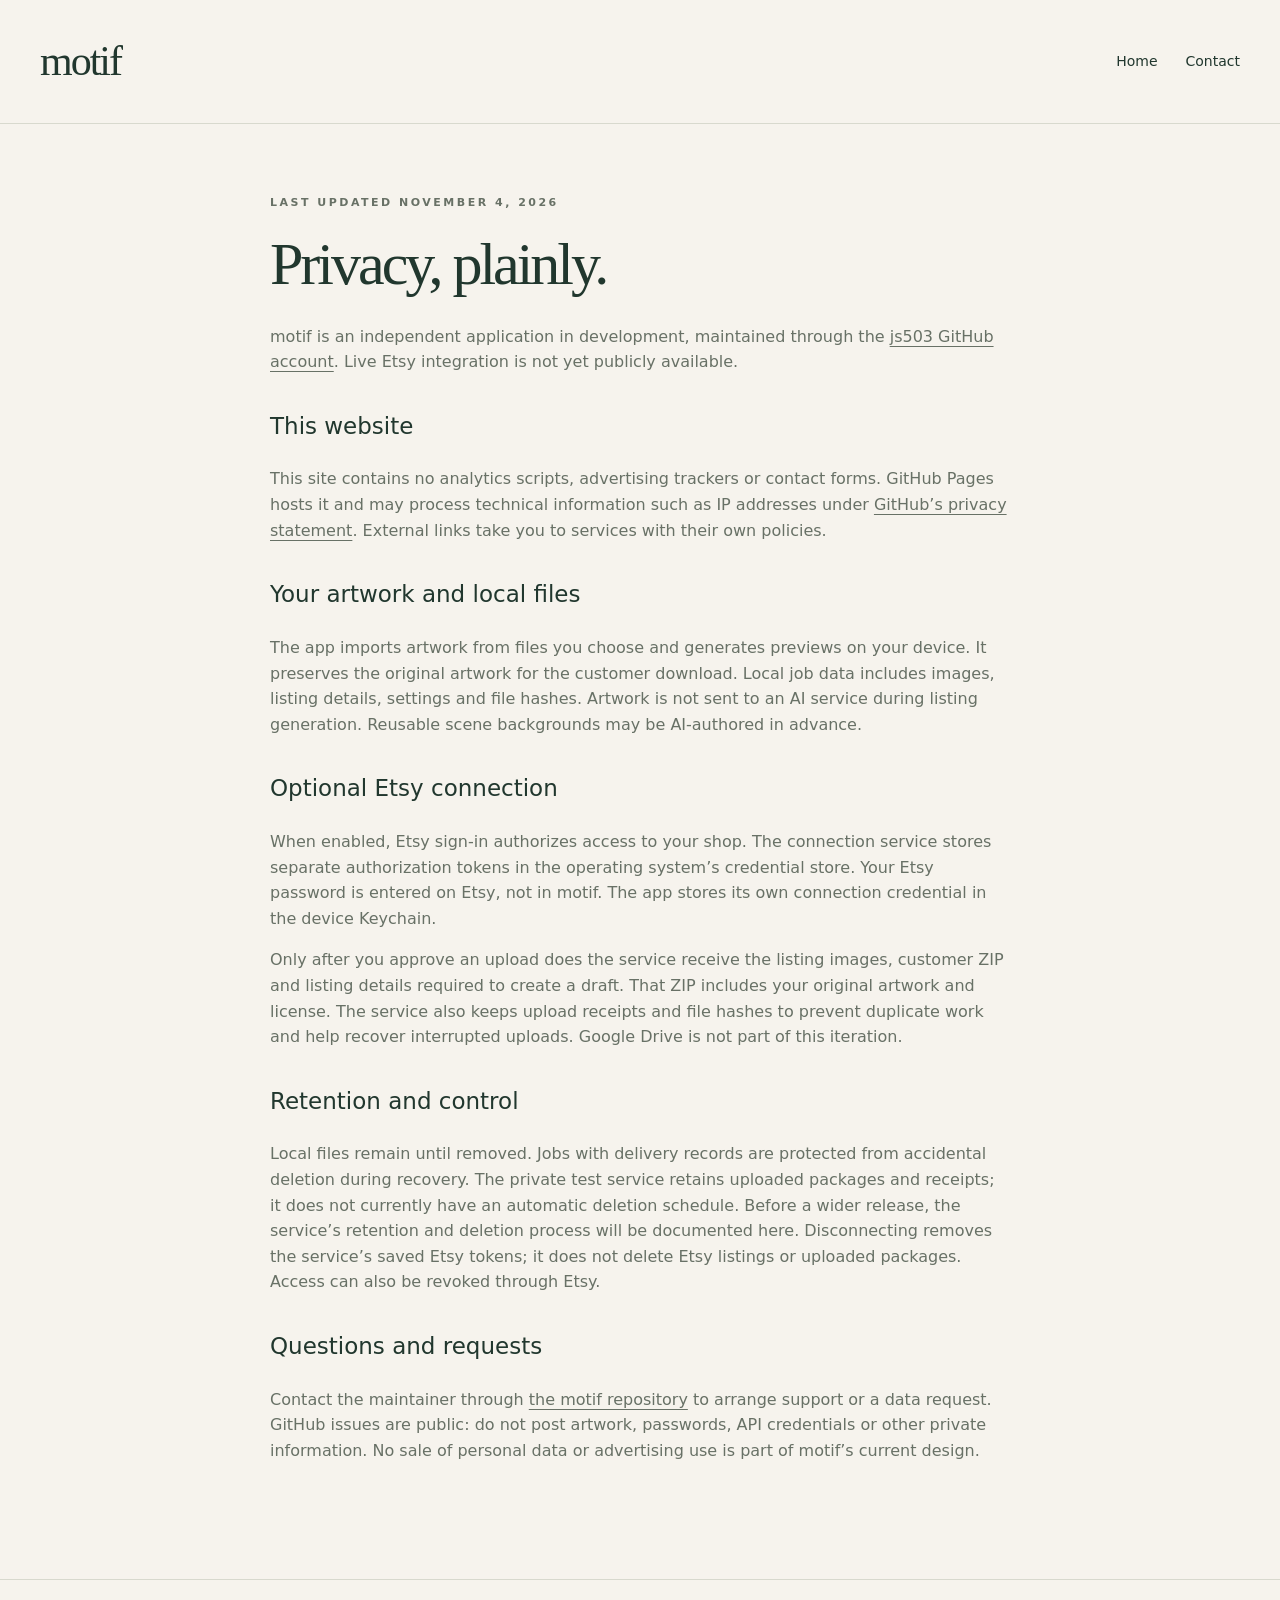
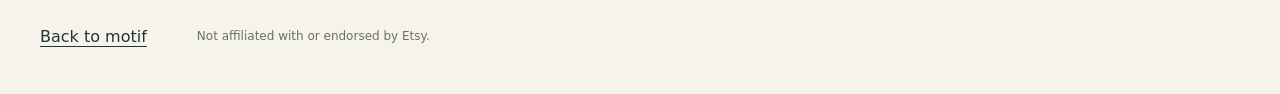
==== privacy.html @ 360e9a6a "Add motif public landing page and privacy notice" ====
<!doctype html><html lang="en"><head><meta charset="utf-8"><meta name="viewport" content="width=device-width,initial-scale=1"><title>Privacy — motif</title><link rel="stylesheet" href="styles.css"></head><body><header><a class="wordmark" href="./">motif</a><nav><a href="./">Home</a><a href="https://github.com/js503/motif/issues">Contact</a></nav></header><main class="prose"><p class="eyebrow">Last updated November 4, 2026</p><h1>Privacy, plainly.</h1><p>motif is an independent application in development, maintained through the <a href="https://github.com/js503">js503 GitHub account</a>. Live Etsy integration is not yet publicly available.</p><h2>This website</h2><p>This site contains no analytics scripts, advertising trackers or contact forms. GitHub Pages hosts it and may process technical information such as IP addresses under <a href="https://docs.github.com/en/site-policy/privacy-policies/github-general-privacy-statement">GitHub’s privacy statement</a>. External links take you to services with their own policies.</p><h2>Your artwork and local files</h2><p>The app imports artwork from files you choose and generates previews on your device. It preserves the original artwork for the customer download. Local job data includes images, listing details, settings and file hashes. Artwork is not sent to an AI service during listing generation. Reusable scene backgrounds may be AI-authored in advance.</p><h2>Optional Etsy connection</h2><p>When enabled, Etsy sign-in authorizes access to your shop. The connection service stores separate authorization tokens in the operating system’s credential store. Your Etsy password is entered on Etsy, not in motif. The app stores its own connection credential in the device Keychain.</p><p>Only after you approve an upload does the service receive the listing images, customer ZIP and listing details required to create a draft. That ZIP includes your original artwork and license. The service also keeps upload receipts and file hashes to prevent duplicate work and help recover interrupted uploads. Google Drive is not part of this iteration.</p><h2>Retention and control</h2><p>Local files remain until removed. Jobs with delivery records are protected from accidental deletion during recovery. The private test service retains uploaded packages and receipts; it does not currently have an automatic deletion schedule. Before a wider release, the service’s retention and deletion process will be documented here. Disconnecting removes the service’s saved Etsy tokens; it does not delete Etsy listings or uploaded packages. Access can also be revoked through Etsy.</p><h2>Questions and requests</h2><p>Contact the maintainer through <a href="https://github.com/js503/motif/issues">the motif repository</a> to arrange support or a data request. GitHub issues are public: do not post artwork, passwords, API credentials or other private information. No sale of personal data or advertising use is part of motif’s current design.</p></main><footer><a href="./">Back to motif</a><p>Not affiliated with or endorsed by Etsy.</p></footer></body></html>
---- styles.css ----
:root{color-scheme:light;--paper:#f6f3ed;--ink:#21372e;--muted:#687166;--line:#d8d9ce;--accent:#b99157}*{box-sizing:border-box}html{scroll-behavior:smooth}body{margin:0;background:var(--paper);color:var(--ink);font-family:system-ui,-apple-system,BlinkMacSystemFont,"Segoe UI",sans-serif;line-height:1.6}a{color:inherit;text-underline-offset:4px}a:focus-visible{outline:3px solid var(--accent);outline-offset:5px}header,main,footer{max-width:1320px;margin:auto}header{padding:28px 40px;display:flex;justify-content:space-between;align-items:center;border-bottom:1px solid var(--line)}.wordmark{font-family:Georgia,serif;font-size:42px;letter-spacing:-2px;text-decoration:none}.wordmark span{font:12px system-ui;vertical-align:top}nav{display:flex;gap:28px;font-size:14px}nav a{text-decoration:none}.hero{display:grid;grid-template-columns:1fr 1fr;gap:60px;align-items:center;padding:76px 40px 88px}.eyebrow{text-transform:uppercase;font-size:11px;letter-spacing:2.5px;font-weight:650;margin:0 0 22px}h1,h2{font-family:Georgia,serif;font-weight:400;letter-spacing:-3px;line-height:1.03;margin:0 0 28px}h1{font-size:clamp(56px,6.5vw,88px)}h2{font-size:clamp(40px,4vw,58px)}.intro{font-size:18px;max-width:450px;color:var(--muted)}.status{font-size:12px;margin:28px 0;display:flex;gap:8px;align-items:center}.status span{width:7px;height:7px;background:var(--accent);border-radius:50%;flex-shrink:0}.button{display:inline-flex;gap:38px;padding:14px 20px;background:var(--ink);color:var(--paper);text-decoration:none;font-size:14px}figure{margin:0}figure img{display:block;width:100%;height:auto;aspect-ratio:1;object-fit:cover;border-radius:2px}figcaption{font-size:11px;color:var(--muted);padding-top:12px}.workflow{padding:76px 40px;border-top:1px solid var(--line)}.steps{display:grid;grid-template-columns:repeat(4,1fr);gap:35px;margin-top:55px}.steps article{border-top:1px solid var(--line);padding-top:20px}.steps span{font-size:12px;color:var(--muted)}h3{font-weight:550;font-size:18px;margin:18px 0 12px}.steps p,.principles p{font-size:15px;color:var(--muted)}.principles{display:grid;grid-template-columns:1fr 1fr;gap:60px;padding:76px 40px;border-top:1px solid var(--line)}.principles .note{font-size:12px;padding-top:20px;border-top:1px solid var(--line)}footer{border-top:1px solid var(--line);padding:35px 40px;display:flex;align-items:center;gap:50px}footer p{font-size:12px;color:var(--muted);flex:1}footer div{display:flex;gap:20px;font-size:12px}.prose{max-width:820px;padding:70px 40px 100px}.prose h1{font-size:60px}.prose h2{font-family:inherit;letter-spacing:0;font-size:23px;margin-top:40px}.prose p,.prose li{color:var(--muted)}@media(max-width:760px){header{padding:18px 24px}nav{gap:16px;font-size:12px}.wordmark{font-size:36px}.hero{grid-template-columns:1fr;gap:38px;padding:48px 24px}.intro{font-size:17px}.workflow,.principles{padding:48px 24px}.steps{grid-template-columns:1fr 1fr;gap:24px}.principles{grid-template-columns:1fr;gap:10px}footer{padding:28px 24px;flex-wrap:wrap;gap:20px}footer div{width:100%}.prose{padding:48px 24px}h1,h2{letter-spacing:-2px}}@media(prefers-reduced-motion:reduce){html{scroll-behavior:auto}}
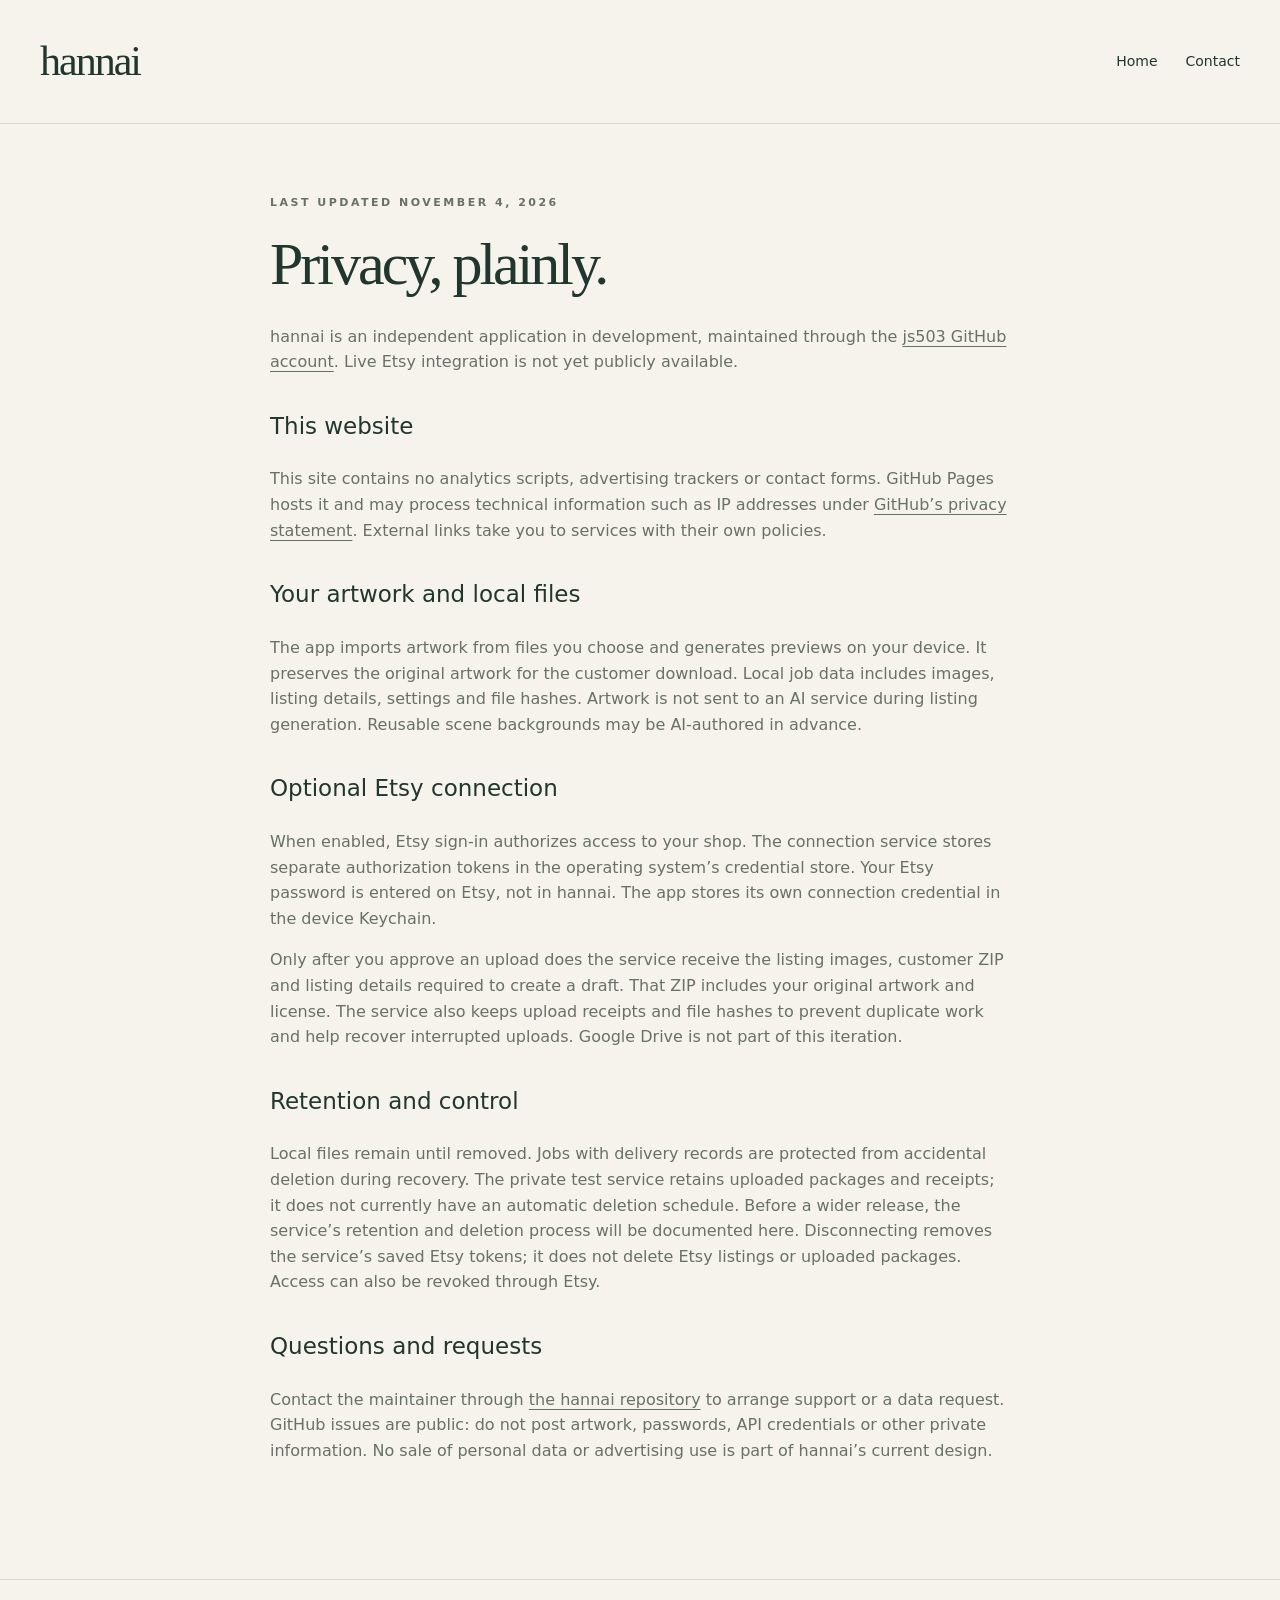
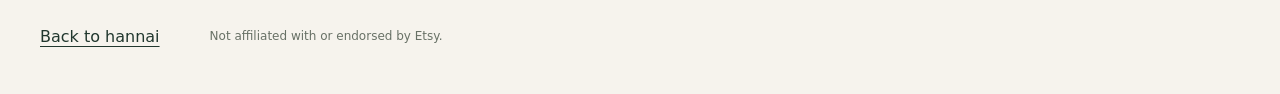
==== commit 8b289b03: "Rename public branding to hannai" ====
--- a/privacy.html
+++ b/privacy.html
@@ -1 +1 @@
-<!doctype html><html lang="en"><head><meta charset="utf-8"><meta name="viewport" content="width=device-width,initial-scale=1"><title>Privacy — motif</title><link rel="stylesheet" href="styles.css"></head><body><header><a class="wordmark" href="./">motif</a><nav><a href="./">Home</a><a href="https://github.com/js503/motif/issues">Contact</a></nav></header><main class="prose"><p class="eyebrow">Last updated November 4, 2026</p><h1>Privacy, plainly.</h1><p>motif is an independent application in development, maintained through the <a href="https://github.com/js503">js503 GitHub account</a>. Live Etsy integration is not yet publicly available.</p><h2>This website</h2><p>This site contains no analytics scripts, advertising trackers or contact forms. GitHub Pages hosts it and may process technical information such as IP addresses under <a href="https://docs.github.com/en/site-policy/privacy-policies/github-general-privacy-statement">GitHub’s privacy statement</a>. External links take you to services with their own policies.</p><h2>Your artwork and local files</h2><p>The app imports artwork from files you choose and generates previews on your device. It preserves the original artwork for the customer download. Local job data includes images, listing details, settings and file hashes. Artwork is not sent to an AI service during listing generation. Reusable scene backgrounds may be AI-authored in advance.</p><h2>Optional Etsy connection</h2><p>When enabled, Etsy sign-in authorizes access to your shop. The connection service stores separate authorization tokens in the operating system’s credential store. Your Etsy password is entered on Etsy, not in motif. The app stores its own connection credential in the device Keychain.</p><p>Only after you approve an upload does the service receive the listing images, customer ZIP and listing details required to create a draft. That ZIP includes your original artwork and license. The service also keeps upload receipts and file hashes to prevent duplicate work and help recover interrupted uploads. Google Drive is not part of this iteration.</p><h2>Retention and control</h2><p>Local files remain until removed. Jobs with delivery records are protected from accidental deletion during recovery. The private test service retains uploaded packages and receipts; it does not currently have an automatic deletion schedule. Before a wider release, the service’s retention and deletion process will be documented here. Disconnecting removes the service’s saved Etsy tokens; it does not delete Etsy listings or uploaded packages. Access can also be revoked through Etsy.</p><h2>Questions and requests</h2><p>Contact the maintainer through <a href="https://github.com/js503/motif/issues">the motif repository</a> to arrange support or a data request. GitHub issues are public: do not post artwork, passwords, API credentials or other private information. No sale of personal data or advertising use is part of motif’s current design.</p></main><footer><a href="./">Back to motif</a><p>Not affiliated with or endorsed by Etsy.</p></footer></body></html>
+<!doctype html><html lang="en"><head><meta charset="utf-8"><meta name="viewport" content="width=device-width,initial-scale=1"><title>Privacy — hannai</title><link rel="stylesheet" href="styles.css"></head><body><header><a class="wordmark" href="./">hannai</a><nav><a href="./">Home</a><a href="https://github.com/js503/motif/issues">Contact</a></nav></header><main class="prose"><p class="eyebrow">Last updated November 4, 2026</p><h1>Privacy, plainly.</h1><p>hannai is an independent application in development, maintained through the <a href="https://github.com/js503">js503 GitHub account</a>. Live Etsy integration is not yet publicly available.</p><h2>This website</h2><p>This site contains no analytics scripts, advertising trackers or contact forms. GitHub Pages hosts it and may process technical information such as IP addresses under <a href="https://docs.github.com/en/site-policy/privacy-policies/github-general-privacy-statement">GitHub’s privacy statement</a>. External links take you to services with their own policies.</p><h2>Your artwork and local files</h2><p>The app imports artwork from files you choose and generates previews on your device. It preserves the original artwork for the customer download. Local job data includes images, listing details, settings and file hashes. Artwork is not sent to an AI service during listing generation. Reusable scene backgrounds may be AI-authored in advance.</p><h2>Optional Etsy connection</h2><p>When enabled, Etsy sign-in authorizes access to your shop. The connection service stores separate authorization tokens in the operating system’s credential store. Your Etsy password is entered on Etsy, not in hannai. The app stores its own connection credential in the device Keychain.</p><p>Only after you approve an upload does the service receive the listing images, customer ZIP and listing details required to create a draft. That ZIP includes your original artwork and license. The service also keeps upload receipts and file hashes to prevent duplicate work and help recover interrupted uploads. Google Drive is not part of this iteration.</p><h2>Retention and control</h2><p>Local files remain until removed. Jobs with delivery records are protected from accidental deletion during recovery. The private test service retains uploaded packages and receipts; it does not currently have an automatic deletion schedule. Before a wider release, the service’s retention and deletion process will be documented here. Disconnecting removes the service’s saved Etsy tokens; it does not delete Etsy listings or uploaded packages. Access can also be revoked through Etsy.</p><h2>Questions and requests</h2><p>Contact the maintainer through <a href="https://github.com/js503/motif/issues">the hannai repository</a> to arrange support or a data request. GitHub issues are public: do not post artwork, passwords, API credentials or other private information. No sale of personal data or advertising use is part of hannai’s current design.</p></main><footer><a href="./">Back to hannai</a><p>Not affiliated with or endorsed by Etsy.</p></footer></body></html>
--- a/styles.css
+++ b/styles.css
@@ -1 +1,3 @@
 :root{color-scheme:light;--paper:#f6f3ed;--ink:#21372e;--muted:#687166;--line:#d8d9ce;--accent:#b99157}*{box-sizing:border-box}html{scroll-behavior:smooth}body{margin:0;background:var(--paper);color:var(--ink);font-family:system-ui,-apple-system,BlinkMacSystemFont,"Segoe UI",sans-serif;line-height:1.6}a{color:inherit;text-underline-offset:4px}a:focus-visible{outline:3px solid var(--accent);outline-offset:5px}header,main,footer{max-width:1320px;margin:auto}header{padding:28px 40px;display:flex;justify-content:space-between;align-items:center;border-bottom:1px solid var(--line)}.wordmark{font-family:Georgia,serif;font-size:42px;letter-spacing:-2px;text-decoration:none}.wordmark span{font:12px system-ui;vertical-align:top}nav{display:flex;gap:28px;font-size:14px}nav a{text-decoration:none}.hero{display:grid;grid-template-columns:1fr 1fr;gap:60px;align-items:center;padding:76px 40px 88px}.eyebrow{text-transform:uppercase;font-size:11px;letter-spacing:2.5px;font-weight:650;margin:0 0 22px}h1,h2{font-family:Georgia,serif;font-weight:400;letter-spacing:-3px;line-height:1.03;margin:0 0 28px}h1{font-size:clamp(56px,6.5vw,88px)}h2{font-size:clamp(40px,4vw,58px)}.intro{font-size:18px;max-width:450px;color:var(--muted)}.status{font-size:12px;margin:28px 0;display:flex;gap:8px;align-items:center}.status span{width:7px;height:7px;background:var(--accent);border-radius:50%;flex-shrink:0}.button{display:inline-flex;gap:38px;padding:14px 20px;background:var(--ink);color:var(--paper);text-decoration:none;font-size:14px}figure{margin:0}figure img{display:block;width:100%;height:auto;aspect-ratio:1;object-fit:cover;border-radius:2px}figcaption{font-size:11px;color:var(--muted);padding-top:12px}.workflow{padding:76px 40px;border-top:1px solid var(--line)}.steps{display:grid;grid-template-columns:repeat(4,1fr);gap:35px;margin-top:55px}.steps article{border-top:1px solid var(--line);padding-top:20px}.steps span{font-size:12px;color:var(--muted)}h3{font-weight:550;font-size:18px;margin:18px 0 12px}.steps p,.principles p{font-size:15px;color:var(--muted)}.principles{display:grid;grid-template-columns:1fr 1fr;gap:60px;padding:76px 40px;border-top:1px solid var(--line)}.principles .note{font-size:12px;padding-top:20px;border-top:1px solid var(--line)}footer{border-top:1px solid var(--line);padding:35px 40px;display:flex;align-items:center;gap:50px}footer p{font-size:12px;color:var(--muted);flex:1}footer div{display:flex;gap:20px;font-size:12px}.prose{max-width:820px;padding:70px 40px 100px}.prose h1{font-size:60px}.prose h2{font-family:inherit;letter-spacing:0;font-size:23px;margin-top:40px}.prose p,.prose li{color:var(--muted)}@media(max-width:760px){header{padding:18px 24px}nav{gap:16px;font-size:12px}.wordmark{font-size:36px}.hero{grid-template-columns:1fr;gap:38px;padding:48px 24px}.intro{font-size:17px}.workflow,.principles{padding:48px 24px}.steps{grid-template-columns:1fr 1fr;gap:24px}.principles{grid-template-columns:1fr;gap:10px}footer{padding:28px 24px;flex-wrap:wrap;gap:20px}footer div{width:100%}.prose{padding:48px 24px}h1,h2{letter-spacing:-2px}}@media(prefers-reduced-motion:reduce){html{scroll-behavior:auto}}
+.sample-studio{padding:76px 40px;border-top:1px solid var(--line);scroll-margin-top:20px}.sample-heading{display:flex;justify-content:space-between;gap:40px;align-items:end;margin-bottom:40px}.sample-heading>p{max-width:340px;color:var(--muted)}.studio-layout{display:grid;grid-template-columns:280px minmax(0,1fr);gap:50px}fieldset{border:0;padding:0;margin:0 0 32px}legend{font-size:12px;letter-spacing:1px;text-transform:uppercase;margin-bottom:16px}button{font:inherit;color:inherit;cursor:pointer}button:focus-visible{outline:3px solid var(--accent);outline-offset:4px}.pattern-options{display:grid;gap:8px}.pattern-options button{display:flex;align-items:center;gap:14px;text-align:left;border:1px solid var(--line);background:transparent;padding:12px;font-size:14px}.pattern-options button[aria-pressed=true]{border-color:var(--ink);background:#e7ebe3}.swatch{display:block;width:44px;height:44px;flex-shrink:0}.dots{background:radial-gradient(circle,#477052 4px,white 4.5px) 0 0/14px 14px}.night{background:radial-gradient(circle,#e7bd39 4px,#101e2b 4.5px) 0 0/14px 14px}.grid{background:linear-gradient(white 2px,transparent 2px),linear-gradient(90deg,white 2px,#477052 2px);background-size:14px 14px}.theme-options{display:flex;flex-wrap:wrap;gap:8px}.theme-options button{padding:9px 12px;font-size:12px;border:1px solid var(--line);border-radius:3px;background:transparent}.theme-options button[aria-pressed=true]{background:var(--ink);color:white;border-color:var(--ink)}.sample-note{border-top:1px solid var(--line);padding-top:24px;color:var(--muted);font-size:14px}.sample-note .eyebrow{font-size:10px;color:var(--ink)}.small{font-size:12px;color:var(--muted)}.image-button{display:block;width:100%;padding:0;border:0;background:#e6e2da;position:relative;aspect-ratio:1}.image-button>img{display:block;width:100%;height:100%;object-fit:contain}.expand-hint{position:absolute;bottom:16px;right:16px;background:var(--paper);padding:8px 12px;font-size:12px}.preview-caption{display:flex;justify-content:space-between;gap:12px;padding:16px 0;font-size:12px}.view-options{display:grid;grid-template-columns:repeat(4,minmax(0,1fr));gap:12px}.view-options button{padding:5px;border:1px solid transparent;background:transparent;font-size:11px;text-align:left}.view-options button[aria-pressed=true]{border-color:var(--ink)}.view-options img{display:block;width:100%;height:auto;aspect-ratio:1}.view-options span{display:block;padding-top:7px}dialog{max-width:min(92vw,1000px);max-height:94vh;border:0;background:var(--paper);padding:16px;color:var(--ink)}dialog::backdrop{background:#10231ce6}dialog img{display:block;max-width:100%;max-height:76vh;margin:auto;object-fit:contain}dialog button{display:block;margin:0 0 12px auto;padding:8px 18px;border:1px solid var(--line);background:transparent}dialog p{font-size:13px;margin:12px 0 0}@media(max-width:900px){.studio-layout{grid-template-columns:220px minmax(0,1fr);gap:24px}}@media(max-width:760px){nav{gap:10px;flex-wrap:wrap;justify-content:end;max-width:240px}.sample-studio{padding:48px 24px}.sample-heading{display:block}.studio-layout{display:block}.pattern-options{grid-template-columns:repeat(3,minmax(0,1fr))}.pattern-options button{flex-direction:column;align-items:start;gap:8px;font-size:11px}.sample-note{display:none}.view-options{gap:5px}.view-options button{font-size:9px}.preview-caption{font-size:11px}fieldset{margin-bottom:24px}.expand-hint{bottom:10px;right:10px}}
+@media(max-width:760px){.sample-note{display:block;border:0;padding:0;margin-bottom:20px}.sample-note>p:not(.small){display:none}}
